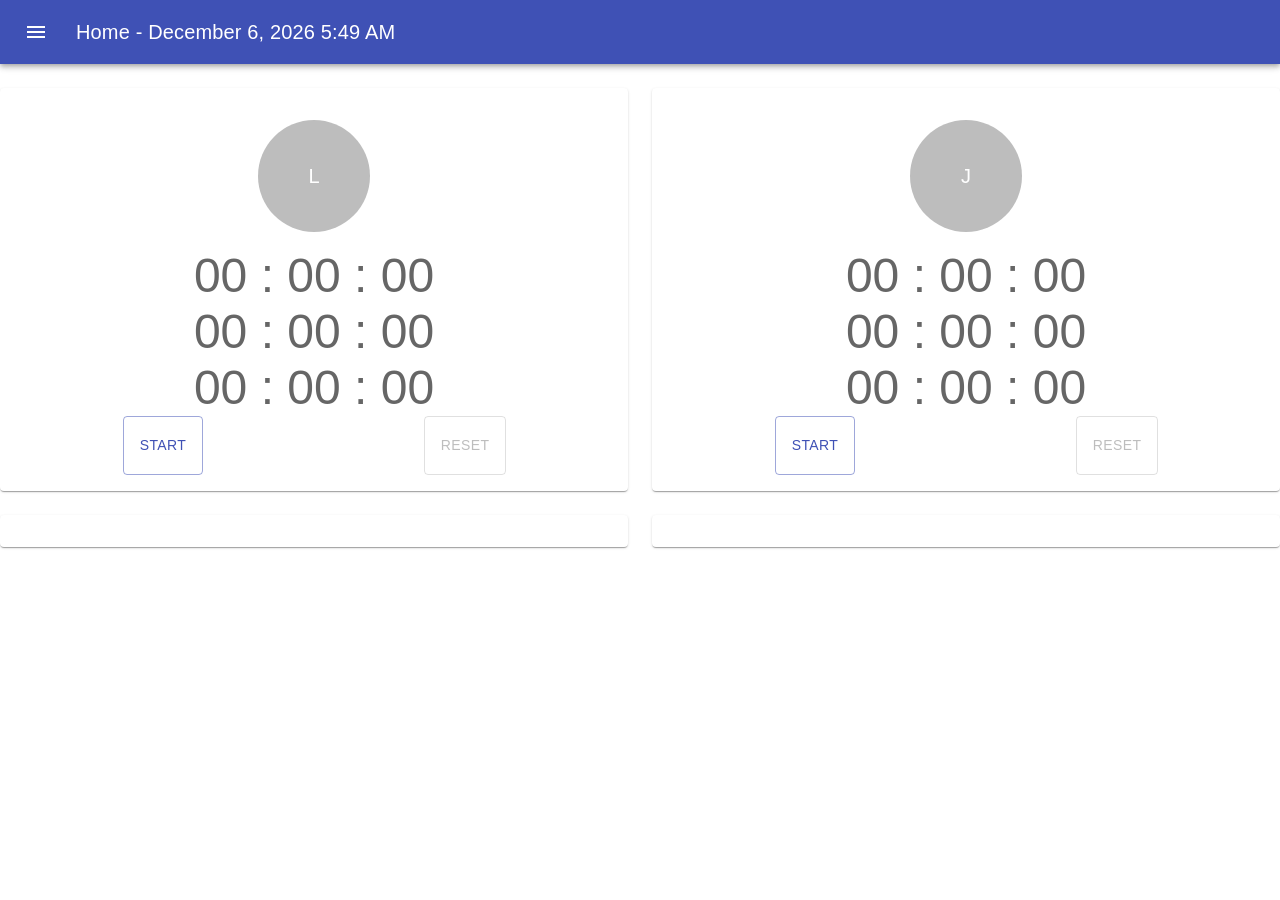
==== index.html @ 71660b5d "site update" ====
<!doctype html><html lang="en"><head><meta charset="utf-8"/><link rel="icon" href="/favicon.ico"/><meta name="viewport" content="width=device-width,initial-scale=1"/><meta name="theme-color" content="#000000"/><meta name="description" content="Web site created using create-react-app"/><link rel="apple-touch-icon" href="/logo192.png"/><link rel="manifest" href="/manifest.json"/><title>React App</title><script defer="defer" src="/static/js/main.f1f90011.js"></script><link href="/static/css/main.073c9b0a.css" rel="stylesheet"></head><body><noscript>You need to enable JavaScript to run this app.</noscript><div id="root"></div></body></html>
---- static/css/main.073c9b0a.css ----
body{-webkit-font-smoothing:antialiased;-moz-osx-font-smoothing:grayscale;font-family:-apple-system,BlinkMacSystemFont,Segoe UI,Roboto,Oxygen,Ubuntu,Cantarell,Fira Sans,Droid Sans,Helvetica Neue,sans-serif;margin:0}code{font-family:source-code-pro,Menlo,Monaco,Consolas,Courier New,monospace}.App{text-align:center}.App-logo{height:40vmin;pointer-events:none}@media (prefers-reduced-motion:no-preference){.App-logo{-webkit-animation:App-logo-spin 20s linear infinite;animation:App-logo-spin 20s linear infinite}}.App-header{align-items:center;background-color:#282c34;color:#fff;display:flex;flex-direction:column;font-size:calc(10px + 2vmin);justify-content:center;min-height:100vh}.App-link{color:#61dafb}@-webkit-keyframes App-logo-spin{0%{-webkit-transform:rotate(0deg);transform:rotate(0deg)}to{-webkit-transform:rotate(1turn);transform:rotate(1turn)}}@keyframes App-logo-spin{0%{-webkit-transform:rotate(0deg);transform:rotate(0deg)}to{-webkit-transform:rotate(1turn);transform:rotate(1turn)}}
/*# sourceMappingURL=main.073c9b0a.css.map*/
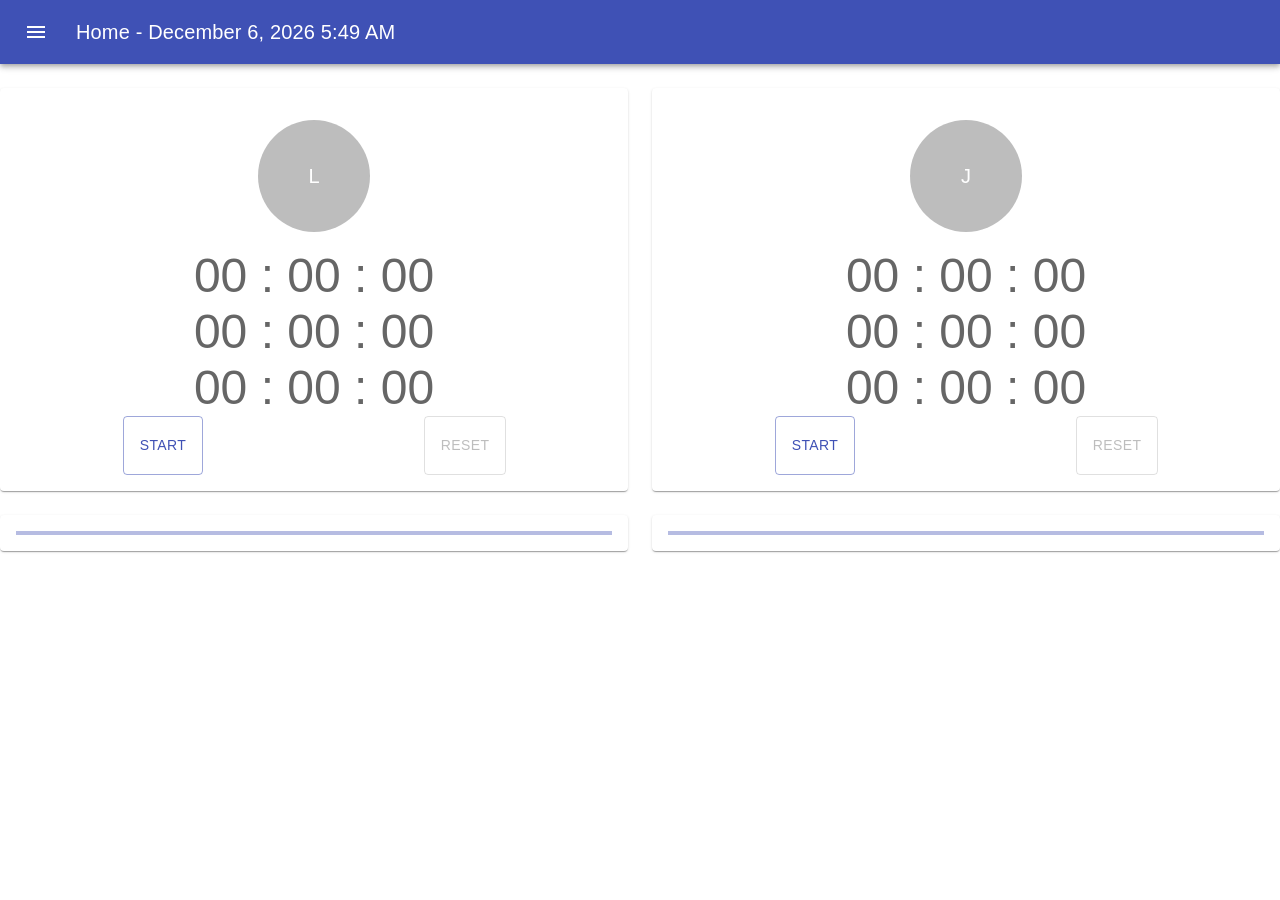
==== commit cc6a474e: "site update" ====
--- a/index.html
+++ b/index.html
@@ -1 +1 @@
-<!doctype html><html lang="en"><head><meta charset="utf-8"/><link rel="icon" href="/favicon.ico"/><meta name="viewport" content="width=device-width,initial-scale=1"/><meta name="theme-color" content="#000000"/><meta name="description" content="Web site created using create-react-app"/><link rel="apple-touch-icon" href="/logo192.png"/><link rel="manifest" href="/manifest.json"/><title>React App</title><script defer="defer" src="/static/js/main.f1f90011.js"></script><link href="/static/css/main.073c9b0a.css" rel="stylesheet"></head><body><noscript>You need to enable JavaScript to run this app.</noscript><div id="root"></div></body></html>+<!doctype html><html lang="en"><head><meta charset="utf-8"/><link rel="icon" href="/favicon.ico"/><meta name="viewport" content="width=device-width,initial-scale=1"/><meta name="theme-color" content="#000000"/><meta name="description" content="Web site created using create-react-app"/><link rel="apple-touch-icon" href="/logo192.png"/><link rel="manifest" href="/manifest.json"/><title>React App</title><script defer="defer" src="/static/js/main.156c6596.js"></script><link href="/static/css/main.073c9b0a.css" rel="stylesheet"></head><body><noscript>You need to enable JavaScript to run this app.</noscript><div id="root"></div></body></html>
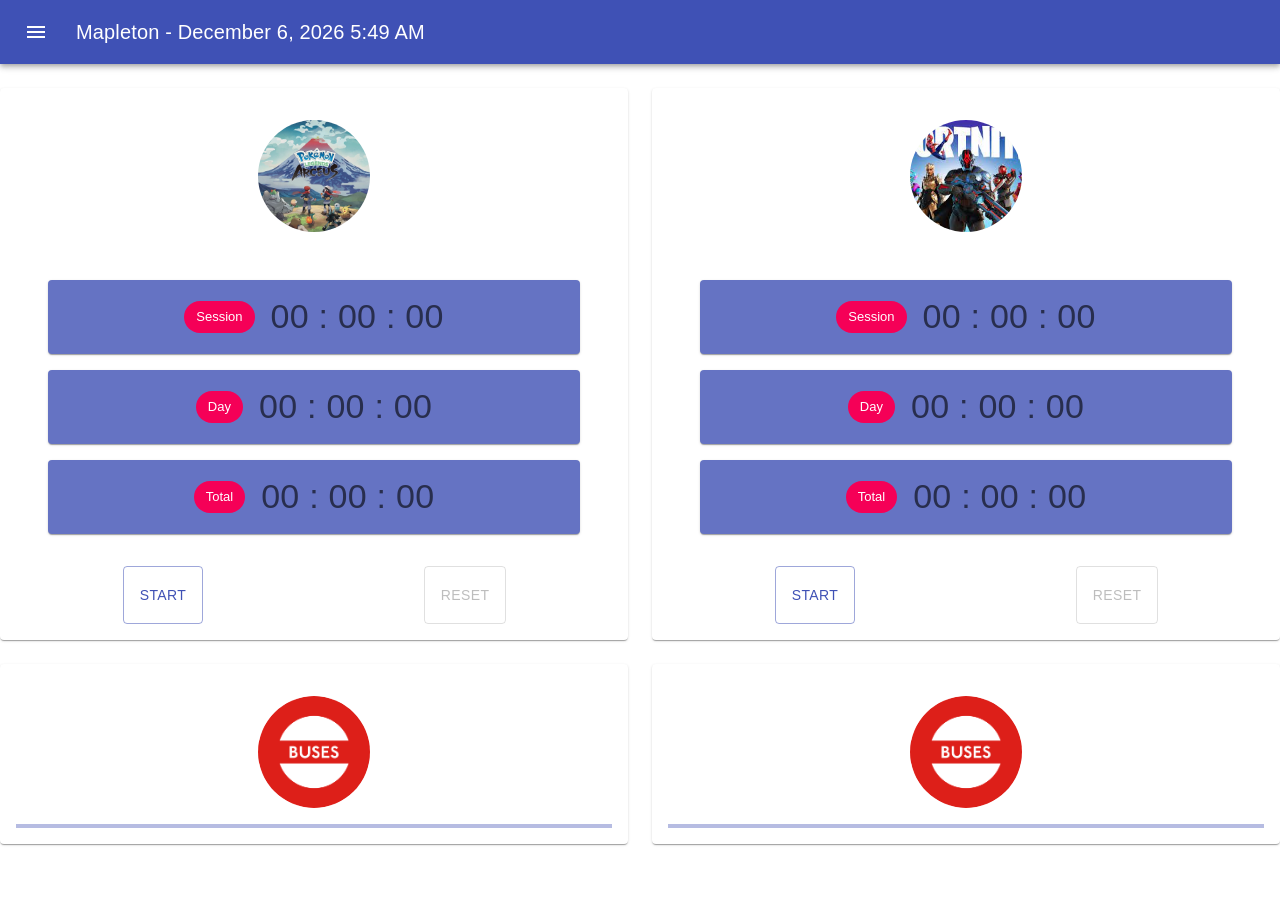
==== commit fb05e00e: "site update" ====
--- a/index.html
+++ b/index.html
@@ -1 +1 @@
-<!doctype html><html lang="en"><head><meta charset="utf-8"/><link rel="icon" href="/favicon.ico"/><meta name="viewport" content="width=device-width,initial-scale=1"/><meta name="theme-color" content="#000000"/><meta name="description" content="Web site created using create-react-app"/><link rel="apple-touch-icon" href="/logo192.png"/><link rel="manifest" href="/manifest.json"/><title>React App</title><script defer="defer" src="/static/js/main.156c6596.js"></script><link href="/static/css/main.073c9b0a.css" rel="stylesheet"></head><body><noscript>You need to enable JavaScript to run this app.</noscript><div id="root"></div></body></html>+<!doctype html><html lang="en"><head><meta charset="utf-8"/><link rel="icon" href="/favicon.ico"/><meta name="viewport" content="width=device-width,initial-scale=1"/><meta name="theme-color" content="#000000"/><meta name="description" content="Web site created using create-react-app"/><link rel="apple-touch-icon" href="/logo192.png"/><link rel="manifest" href="/manifest.json"/><title>Mapleton App</title><script defer="defer" src="/static/js/main.6a726a55.js"></script><link href="/static/css/main.073c9b0a.css" rel="stylesheet"></head><body><noscript>You need to enable JavaScript to run this app.</noscript><div id="root"></div></body></html>
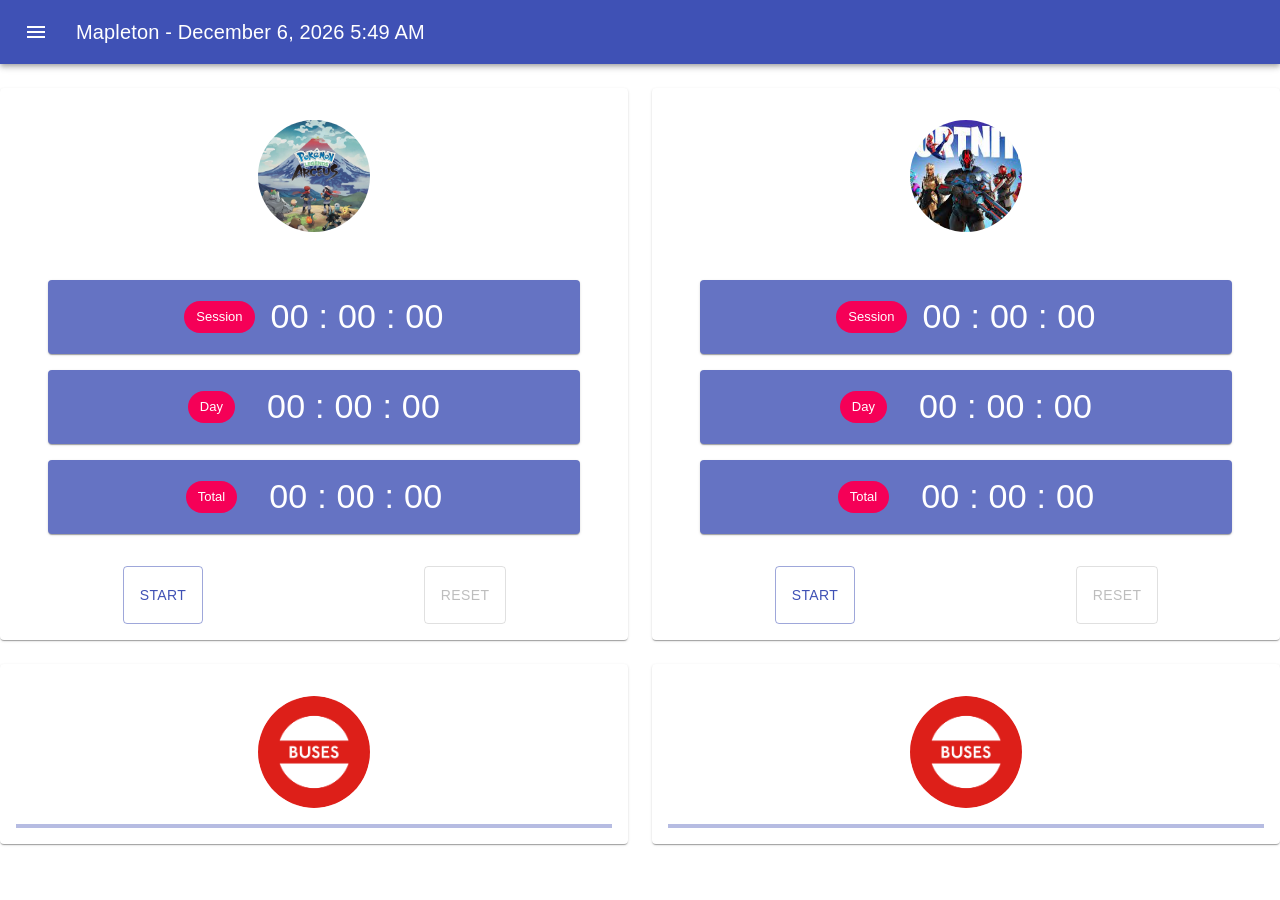
==== commit 2bbb88d9: "site update" ====
--- a/index.html
+++ b/index.html
@@ -1 +1 @@
-<!doctype html><html lang="en"><head><meta charset="utf-8"/><link rel="icon" href="/favicon.ico"/><meta name="viewport" content="width=device-width,initial-scale=1"/><meta name="theme-color" content="#000000"/><meta name="description" content="Web site created using create-react-app"/><link rel="apple-touch-icon" href="/logo192.png"/><link rel="manifest" href="/manifest.json"/><title>Mapleton App</title><script defer="defer" src="/static/js/main.6a726a55.js"></script><link href="/static/css/main.073c9b0a.css" rel="stylesheet"></head><body><noscript>You need to enable JavaScript to run this app.</noscript><div id="root"></div></body></html>+<!doctype html><html lang="en"><head><meta charset="utf-8"/><link rel="icon" href="/favicon.ico"/><meta name="viewport" content="width=device-width,initial-scale=1"/><meta name="theme-color" content="#000000"/><meta name="description" content="Web site created using create-react-app"/><link rel="apple-touch-icon" href="/logo192.png"/><link rel="manifest" href="/manifest.json"/><title>Mapleton App</title><script defer="defer" src="/static/js/main.4f14ca7b.js"></script><link href="/static/css/main.073c9b0a.css" rel="stylesheet"></head><body><noscript>You need to enable JavaScript to run this app.</noscript><div id="root"></div></body></html>
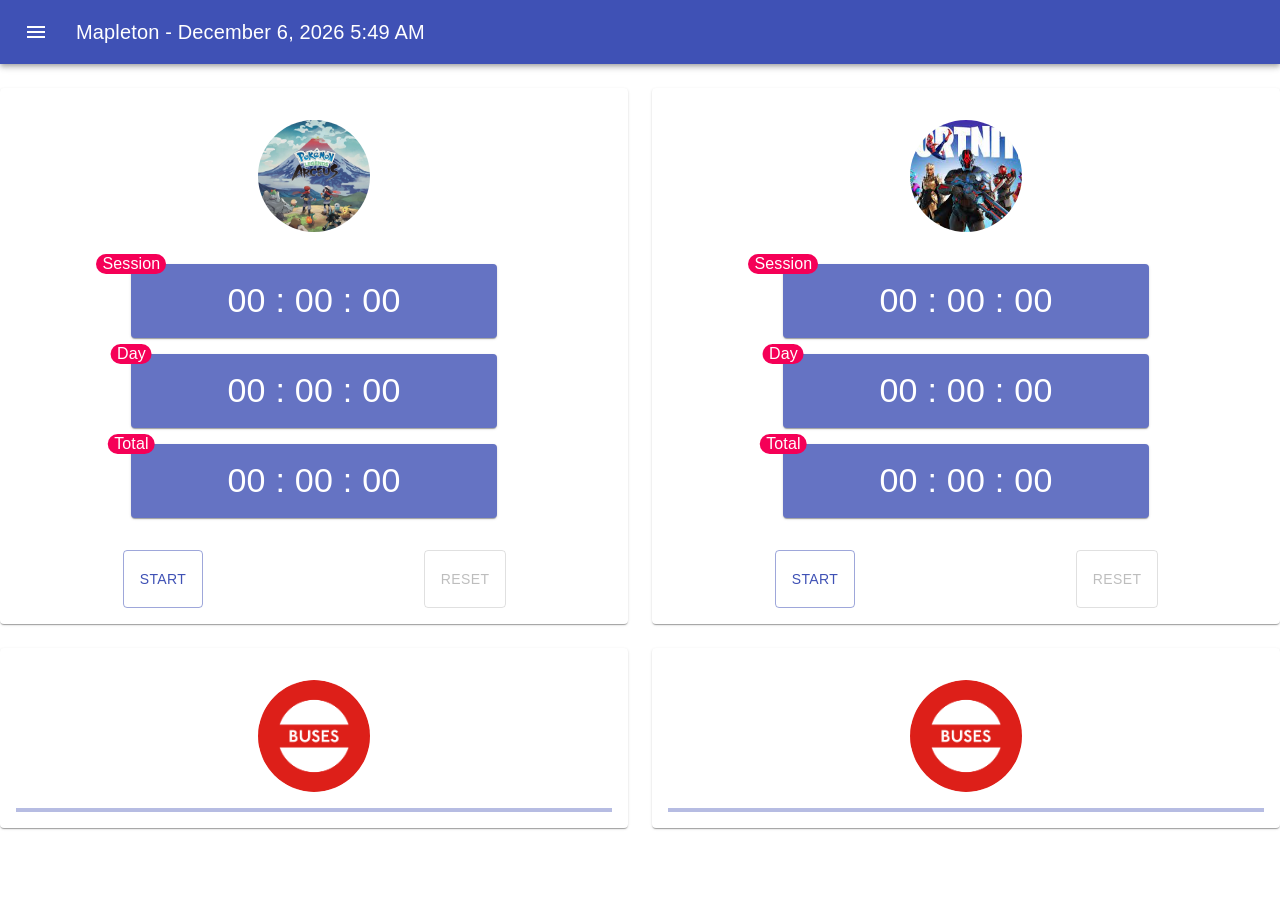
==== commit 78a53188: "site update" ====
--- a/index.html
+++ b/index.html
@@ -1 +1 @@
-<!doctype html><html lang="en"><head><meta charset="utf-8"/><link rel="icon" href="/favicon.ico"/><meta name="viewport" content="width=device-width,initial-scale=1"/><meta name="theme-color" content="#000000"/><meta name="description" content="Web site created using create-react-app"/><link rel="apple-touch-icon" href="/logo192.png"/><link rel="manifest" href="/manifest.json"/><title>Mapleton App</title><script defer="defer" src="/static/js/main.4f14ca7b.js"></script><link href="/static/css/main.073c9b0a.css" rel="stylesheet"></head><body><noscript>You need to enable JavaScript to run this app.</noscript><div id="root"></div></body></html>+<!doctype html><html lang="en"><head><meta charset="utf-8"/><link rel="icon" href="/favicon.ico"/><meta name="viewport" content="width=device-width,initial-scale=1"/><meta name="theme-color" content="#000000"/><meta name="description" content="Web site created using create-react-app"/><link rel="apple-touch-icon" href="/logo192.png"/><link rel="manifest" href="/manifest.json"/><title>Mapleton App</title><script defer="defer" src="/static/js/main.a85c3df7.js"></script><link href="/static/css/main.073c9b0a.css" rel="stylesheet"></head><body><noscript>You need to enable JavaScript to run this app.</noscript><div id="root"></div></body></html>
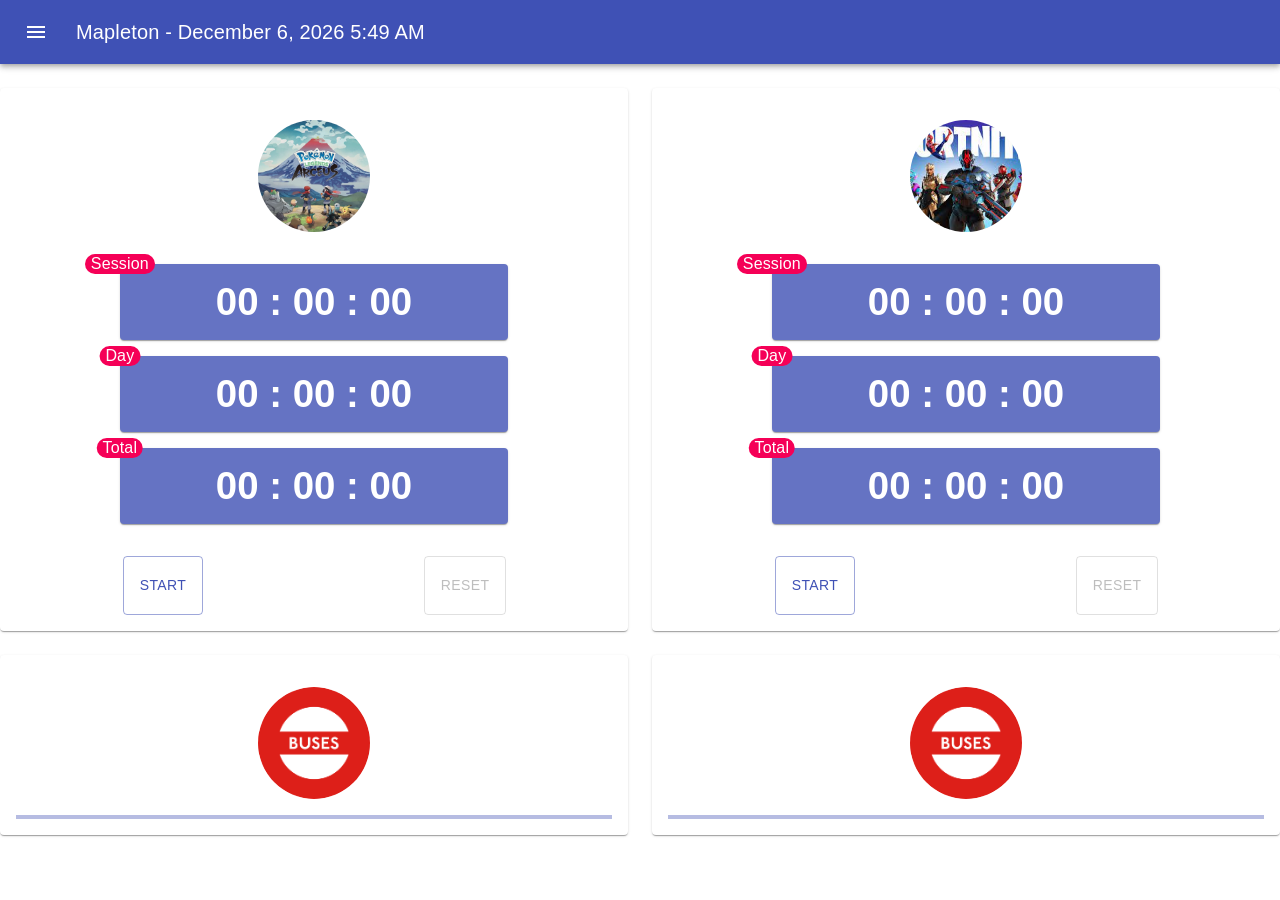
==== commit 9144c597: "site update" ====
--- a/index.html
+++ b/index.html
@@ -1 +1 @@
-<!doctype html><html lang="en"><head><meta charset="utf-8"/><link rel="icon" href="/favicon.ico"/><meta name="viewport" content="width=device-width,initial-scale=1"/><meta name="theme-color" content="#000000"/><meta name="description" content="Web site created using create-react-app"/><link rel="apple-touch-icon" href="/logo192.png"/><link rel="manifest" href="/manifest.json"/><title>Mapleton App</title><script defer="defer" src="/static/js/main.a85c3df7.js"></script><link href="/static/css/main.073c9b0a.css" rel="stylesheet"></head><body><noscript>You need to enable JavaScript to run this app.</noscript><div id="root"></div></body></html>+<!doctype html><html lang="en"><head><meta charset="utf-8"/><link rel="icon" href="/favicon.ico"/><meta name="viewport" content="width=device-width,initial-scale=1"/><meta name="theme-color" content="#000000"/><meta name="description" content="Web site created using create-react-app"/><link rel="apple-touch-icon" href="/logo192.png"/><link rel="manifest" href="/manifest.json"/><title>Mapleton App</title><script defer="defer" src="/static/js/main.b364950d.js"></script><link href="/static/css/main.073c9b0a.css" rel="stylesheet"></head><body><noscript>You need to enable JavaScript to run this app.</noscript><div id="root"></div></body></html>
